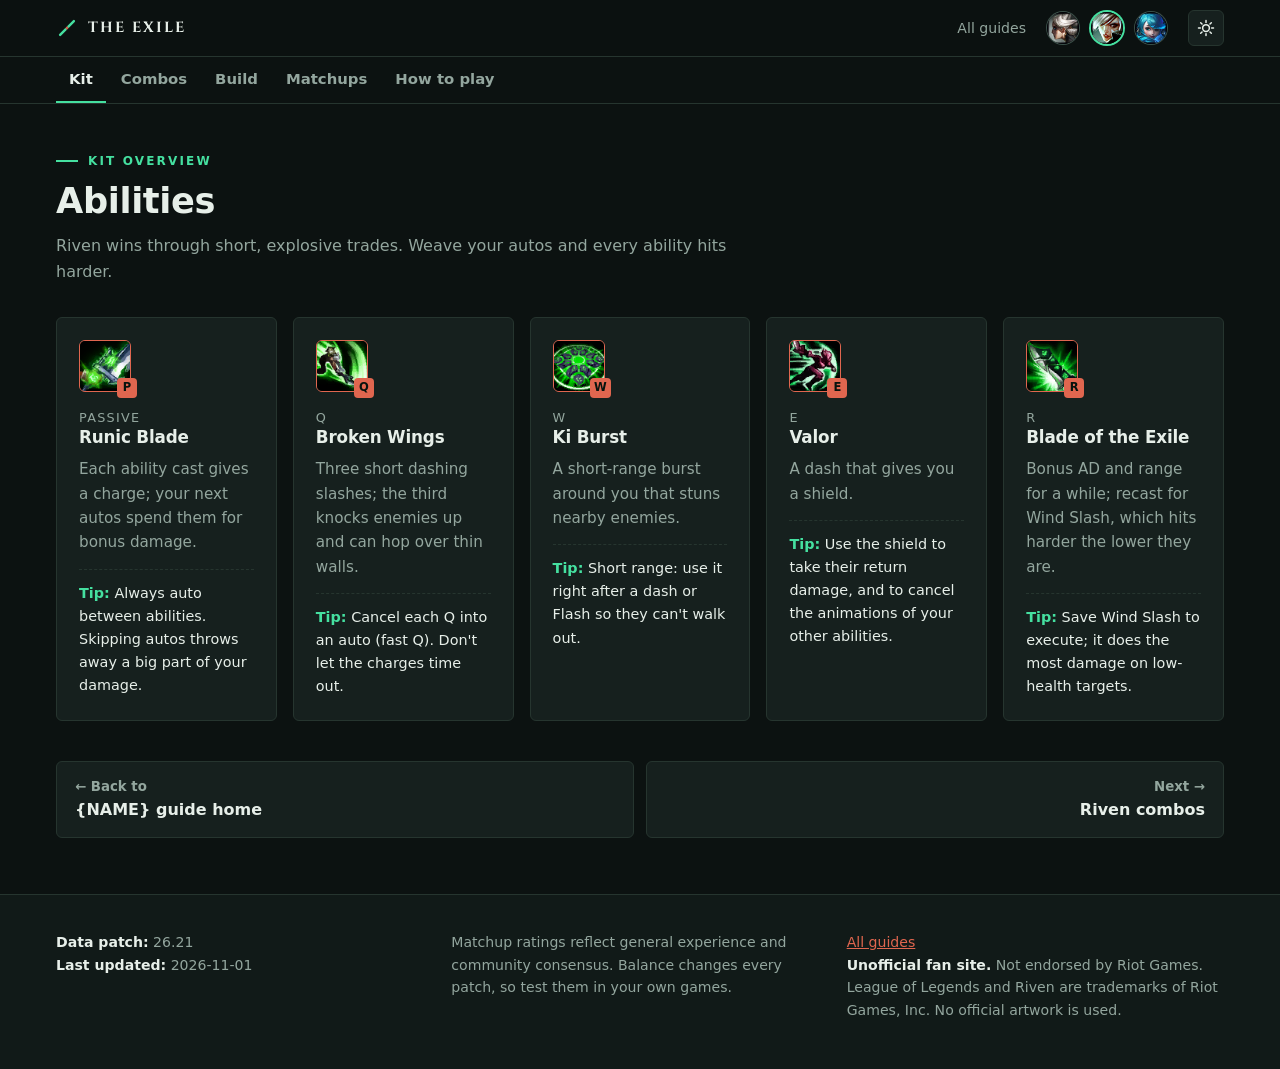
==== kit.html @ 309b0b0d "Split the guide into pages and redesign matchups and build Add Home, Kit, Combos, Build, Matchups an" ====
<!doctype html>
<html lang="en" data-theme="dark">
<head>
<meta charset="utf-8">
<meta name="viewport" content="width=device-width, initial-scale=1">
<title>Kit overview · Riven Top Guide</title>
<meta name="description" content="Abilities, cooldown windows and how to use each one.">
<meta name="theme-color" content="#0c1211">
<!-- Preview card for links shared on Discord, Reddit, Twitter/X -->
<meta property="og:type" content="website">
<meta property="og:url" content="https://holymolystar.github.io/riven-guide/kit.html">
<meta property="og:title" content="Riven Top Lane Guide">
<meta property="og:description" content="Runes, build, combos and every top-lane matchup for Riven.">
<meta property="og:image" content="https://holymolystar.github.io/riven-guide/og-image.png">
<meta property="og:image:width" content="1200">
<meta property="og:image:height" content="630">
<meta name="twitter:card" content="summary_large_image">
<meta name="twitter:image" content="https://holymolystar.github.io/riven-guide/og-image.png">
<meta name="twitter:title" content="Riven Top Lane Guide">
<meta name="twitter:description" content="Runes, build, combos and every top-lane matchup for Riven.">
<link rel="icon" type="image/svg+xml" href="data:image/svg+xml,%3Csvg xmlns='http://www.w3.org/2000/svg' viewBox='0 0 64 64'%3E%3Crect width='64' height='64' rx='12' fill='%230c1211'/%3E%3Cpath d='M14 50 L28 36 M36 28 L50 14' stroke='%2345e0a0' stroke-width='7' stroke-linecap='round'/%3E%3C/svg%3E">
<link rel="stylesheet" href="https://fonts.googleapis.com/css2?family=Cinzel:wght@600;700&display=swap">
<script>try{var t=localStorage.getItem("guides-theme");if(t)document.documentElement.dataset.theme=t}catch(e){}</script>
<link rel="stylesheet" href="guide.css">
</head>
<body>
<header class="topbar">
  <div class="wrap">
    <a class="brand" href="./"><span class="brand-mark" aria-hidden="true"><svg viewBox="0 0 32 32"><path d="M6 26 L14 18 M18 14 L26 6" stroke="var(--accent)" stroke-width="3.5" stroke-linecap="round"/><path d="M16 13.6 L18.4 16 L16 18.4 L13.6 16 Z" fill="var(--accent-2)"/></svg></span> THE EXILE</a>
    <nav class="nav">
      <a class="all-guides" href="../hub/">All guides</a><div class="champ-links" role="group" aria-label="Switch champion guide"><a href="../camille-guide/" aria-label="Camille guide" title="Camille guide"><img src="icons/camille.png" width="32" height="32" alt=""></a><a href="../riven-guide/" aria-label="Riven guide" title="Riven guide" aria-current="page"><img src="icons/riven.png" width="32" height="32" alt=""></a><a href="../gwen-guide/" aria-label="Gwen guide" title="Gwen guide"><img src="icons/gwen.png" width="32" height="32" alt=""></a></div>
      <button class="icon-btn" id="themeToggle" type="button" aria-label="Toggle light and dark mode" title="Toggle theme">
        <svg width="18" height="18" viewBox="0 0 24 24" fill="none" stroke="currentColor" stroke-width="2" stroke-linecap="round"><circle cx="12" cy="12" r="4.5"/><path d="M12 2v2.5M12 19.5V22M2 12h2.5M19.5 12H22M4.9 4.9l1.8 1.8M17.3 17.3l1.8 1.8M4.9 19.1l1.8-1.8M17.3 6.7l1.8-1.8"/></svg>
      </button>
    </nav>
  </div>
</header>
<nav class="subnav" aria-label="Guide pages"><div class="wrap"><a href="kit.html" aria-current="page">Kit</a><a href="combos.html">Combos</a><a href="build.html">Build</a><a href="matchups.html">Matchups</a><a href="how-to-play.html">How to play</a></div></nav>
<main id="top" class="page">
<section id="kit">
    <div class="wrap">
      <div class="eyebrow">Kit overview</div>
      <h2>Abilities</h2>
      <p class="section-lead">Riven wins through short, explosive trades. Weave your autos and every ability hits harder.</p>
      <div class="grid" id="kitGrid"></div>
    </div>
  </section>
<div class="wrap"><nav class="pager" aria-label="Previous and next page"><a href="./"><small>← Back to</small>{NAME} guide home</a><a class="next" href="combos.html"><small>Next →</small>Riven combos</a></nav></div>
</main>

<footer>
  <div class="wrap">
    <div><b>Data patch:</b> <span id="footPatch"></span><br><b>Last updated:</b> <span id="footUpdated"></span></div>
    <div>Matchup ratings reflect general experience and community consensus. Balance changes every patch, so test them in your own games.</div>
    <div><a href="../hub/">All guides</a><br><b>Unofficial fan site.</b> Not endorsed by Riot Games. League of Legends and Riven are trademarks of Riot Games, Inc. No official artwork is used.</div>
  </div>
</footer>
<script src="guide.js"></script>
<script>(()=>{const c=document.querySelector(".subnav [aria-current]");if(c)c.parentElement.scrollLeft=c.offsetLeft-c.parentElement.offsetLeft-16})()</script>
</body>
</html>
---- guide.css ----
:root {
    --bg: #0f1419;
    --bg-2: #161d25;
    --surface: #1b232d;
    --surface-2: #222c38;
    --line: #2f3b49;
    --line-strong: #46556a;
    --text: #e6ebf0;
    --text-dim: #9aa7b6;
    --steel: #b9c4d0;
    --accent: #d8b25a;
    --accent-2: #4fd1e0;
    --accent-ink: #11161c;
    --easy: #3fb67a;
    --even: #d9b53c;
    --hard: #e0574f;
    --vhard: #ff2e63;
    --shadow: 0 10px 30px rgba(0,0,0,.35);
    --radius: 6px;
    color-scheme: dark;
  }
  :root[data-theme="light"] {
    --bg: #eef1f5;
    --bg-2: #e3e8ee;
    --surface: #ffffff;
    --surface-2: #f4f6f9;
    --line: #d3dae3;
    --line-strong: #aeb9c7;
    --text: #18202a;
    --text-dim: #566375;
    --steel: #5b6878;
    --accent: #a77a14;
    --accent-2: #0b8a99;
    --accent-ink: #ffffff;
    --easy: #1f8f57;
    --even: #a8820b;
    --hard: #c23a32;
    --vhard: #b0103d;
    --shadow: 0 10px 30px rgba(20,30,45,.10);
    color-scheme: light;
  }
  @media (prefers-color-scheme: light) {
    :root:not([data-theme="dark"]) {
      --bg: #eef1f5; --bg-2: #e3e8ee; --surface: #ffffff; --surface-2: #f4f6f9;
      --line: #d3dae3; --line-strong: #aeb9c7; --text: #18202a; --text-dim: #566375;
      --steel: #5b6878; --accent: #a77a14; --accent-2: #0b8a99; --accent-ink: #ffffff;
      --easy: #1f8f57; --even: #a8820b; --hard: #c23a32; --vhard: #b0103d;
      --shadow: 0 10px 30px rgba(20,30,45,.10);
      color-scheme: light;
    }
  }

  * { box-sizing: border-box; }
  html { scroll-behavior: smooth; }
  body {
    margin: 0;
    background: var(--bg);
    color: var(--text);
    font: 16px/1.6 "Inter", "Segoe UI", system-ui, -apple-system, Roboto, Helvetica, Arial, sans-serif;
    -webkit-font-smoothing: antialiased;
  }
  a { color: var(--accent-2); }
  .wrap { max-width: 1200px; margin: 0 auto; padding: 0 16px; }
  .wrap.wide { max-width: 1480px; }
  section { padding: 72px 0; border-top: 1px solid var(--line); }
  h1, h2, h3 { line-height: 1.15; letter-spacing: -.01em; margin: 0; }
  h2 { font-size: clamp(1.6rem, 3vw, 2.2rem); }
  .eyebrow {
    font-size: .75rem; font-weight: 700; letter-spacing: .18em; text-transform: uppercase;
    color: var(--accent); margin-bottom: 10px; display: flex; align-items: center; gap: 10px;
  }
  .eyebrow::before { content: ""; width: 22px; height: 2px; background: var(--accent); }
  .section-lead { color: var(--text-dim); max-width: 70ch; margin: 12px 0 32px; }

  /* Top bar */
  .topbar {
    position: sticky; top: 0; z-index: 50;
    background: color-mix(in srgb, var(--bg) 85%, transparent);
    backdrop-filter: blur(10px);
    border-bottom: 1px solid var(--line);
  }
  .topbar .wrap { display: flex; align-items: center; justify-content: space-between; height: 56px; gap: 12px; }
  .brand { display: flex; align-items: center; gap: 10px; font-weight: 700; letter-spacing: .04em; color: var(--text); text-decoration: none; }
  .brand-mark { width: 22px; height: 22px; position: relative; }
  .brand-mark::before, .brand-mark::after {
    content: ""; position: absolute; inset: 0; border: 2px solid var(--accent); transform: rotate(45deg);
  }
  .brand-mark::after { inset: 6px; background: var(--accent-2); border: 0; }
  .nav { display: flex; gap: 18px; align-items: center; }
  .nav a { color: var(--text-dim); text-decoration: none; font-size: .9rem; transition: color .2s; }
  .nav a:hover { color: var(--text); }
  .nav a.nav-cta { color: var(--accent-ink); background: var(--accent); font-weight: 700; padding: 6px 12px; border-radius: var(--radius); }
  .nav a.nav-cta:hover { color: var(--accent-ink); filter: brightness(1.08); }
  @media (max-width: 760px) { .nav a.nav-cta { display: inline-block; font-size: .8rem; padding: 5px 10px; } }
  .toplane-banner { margin-top: 28px; display: flex; align-items: center; justify-content: space-between; gap: 20px; flex-wrap: wrap;
    padding: 24px; border: 1px solid var(--accent); border-radius: var(--radius); text-decoration: none; color: var(--text);
    background: linear-gradient(135deg, color-mix(in srgb, var(--accent) 14%, var(--surface)), var(--surface)); }
  .toplane-banner h3 { font-size: 1.2rem; }
  .toplane-banner p { color: var(--text-dim); margin: 8px 0 0; max-width: 60ch; }
  .toplane-banner:hover { box-shadow: var(--shadow); }
  @media (max-width: 760px) { .nav a { display: none; } }
  .icon-btn {
    background: var(--surface); color: var(--text); border: 1px solid var(--line);
    width: 36px; height: 36px; border-radius: var(--radius); cursor: pointer; display: grid; place-items: center;
    transition: border-color .2s, transform .2s;
  }
  .icon-btn:hover { border-color: var(--accent); }

  /* Hero */
  .hero { position: relative; overflow: hidden; padding: 110px 0 96px; border-top: 0; }
  .hero-grid {
    position: absolute; inset: 0; pointer-events: none; opacity: .5;
    background-image:
      linear-gradient(var(--line) 1px, transparent 1px),
      linear-gradient(90deg, var(--line) 1px, transparent 1px);
    background-size: 48px 48px;
    mask-image: radial-gradient(ellipse at 70% 40%, #000 0%, transparent 70%);
    -webkit-mask-image: radial-gradient(ellipse at 70% 40%, #000 0%, transparent 70%);
  }
  .hero-blades { position: absolute; right: -60px; top: 40px; width: 520px; height: 520px; pointer-events: none; }
  @media (max-width: 900px) { .hero-blades { opacity: .25; right: -200px; } }
  .hero h1 { font-size: clamp(2.4rem, 6vw, 4.4rem); font-weight: 800; max-width: 14ch; }
  .hero h1 span { color: var(--accent); }
  .hero p { color: var(--text-dim); font-size: 1.15rem; max-width: 52ch; margin: 20px 0 32px; }
  .btn {
    display: inline-flex; align-items: center; gap: 10px; cursor: pointer;
    background: var(--accent); color: var(--accent-ink); border: 0; font: inherit; font-weight: 700;
    padding: 12px 22px; border-radius: var(--radius); text-decoration: none;
    clip-path: polygon(0 0, calc(100% - 12px) 0, 100% 12px, 100% 100%, 12px 100%, 0 calc(100% - 12px));
    transition: transform .2s, filter .2s;
  }
  .btn:hover { transform: translateY(-2px); filter: brightness(1.08); }
  .btn.ghost {
    background: transparent; color: var(--text); border: 1px solid var(--line-strong); clip-path: none;
  }
  .btn.ghost:hover { border-color: var(--accent-2); color: var(--accent-2); }
  .hero-stats { display: flex; gap: 36px; margin-top: 48px; flex-wrap: wrap; }
  .hero-stats div { border-left: 2px solid var(--accent-2); padding-left: 12px; }
  .hero-stats b { display: block; font-size: 1.5rem; }
  .hero-stats span { color: var(--text-dim); font-size: .85rem; }

  /* Cards */
  .grid { display: grid; gap: 16px; grid-template-columns: repeat(auto-fit, minmax(210px, 1fr)); }
  .card {
    background: var(--surface); border: 1px solid var(--line); border-radius: var(--radius);
    padding: 22px; position: relative; transition: border-color .25s, transform .25s, box-shadow .25s;
  }
  .card::after {
    content: ""; position: absolute; top: -1px; right: -1px; width: 18px; height: 18px;
    border-top: 2px solid var(--accent); border-right: 2px solid var(--accent); opacity: 0; transition: opacity .25s;
  }
  .card:hover { border-color: var(--line-strong); transform: translateY(-3px); box-shadow: var(--shadow); }
  .card:hover::after { opacity: 1; }
  .key {
    width: 40px; height: 40px; display: grid; place-items: center; font-weight: 800; color: var(--accent-2);
    border: 1.5px solid var(--accent-2); transform: rotate(45deg); margin: 6px 0 18px 4px;
  }
  .key span { transform: rotate(-45deg); }
  /* Icons (embedded Data Dragon art) */
  .ability { position: relative; width: 52px; height: 52px; margin: 0 0 16px; }
  .ability img { width: 52px; height: 52px; border-radius: 6px; border: 1.5px solid var(--accent-2); display: block; }
  .ability b {
    position: absolute; right: -6px; bottom: -6px; min-width: 20px; height: 20px; padding: 0 4px;
    display: grid; place-items: center; font-size: .72rem; border-radius: 4px;
    background: var(--accent-2); color: var(--accent-ink);
  }
  .ico { display: inline-block; vertical-align: middle; border-radius: 4px; border: 1px solid var(--line-strong); flex: none; }
  .ico-champ { width: 30px; height: 30px; margin-right: 10px; }
  .ico-item { width: 22px; height: 22px; margin-right: 6px; }
  .champ-name { display: inline-flex; align-items: center; }
  .item-label { display: flex; align-items: center; flex-wrap: wrap; gap: 2px 0; }
  .card h3 { font-size: 1.05rem; }
  .card .sub { color: var(--text-dim); font-size: .8rem; text-transform: uppercase; letter-spacing: .1em; }
  .card p { color: var(--text-dim); margin: 10px 0 0; font-size: .95rem; }
  .card .tip { margin-top: 14px; padding-top: 12px; border-top: 1px dashed var(--line); font-size: .9rem; color: var(--text); }
  .card .tip b { color: var(--accent); }

  /* Build */
  .build-grid { display: grid; gap: 16px; grid-template-columns: repeat(auto-fit, minmax(280px, 1fr)); }
  .build-card h3 { font-size: 1rem; margin-bottom: 12px; display: flex; justify-content: space-between; gap: 8px; }
  .build-card h3 small { color: var(--text-dim); font-weight: 500; font-size: .8rem; }
  .chips { display: flex; flex-wrap: wrap; gap: 8px; }
  .chip {
    background: var(--surface-2); border: 1px solid var(--line); padding: 5px 10px; border-radius: 4px; font-size: .88rem;
  }
  .chip.primary { border-color: var(--accent); color: var(--accent); }
  b.ks { display: inline-flex; align-items: center; gap: 6px; }
  .ico-rune { width: 22px; height: 22px; border-radius: 50%; background: #0b0f14; flex: none; }
  .rune-chip { display: inline-flex; align-items: center; gap: 6px; }
  button.rune-chip { font: inherit; color: inherit; cursor: pointer; border-style: dashed; }
  button.rune-chip:hover, button.rune-chip:focus-visible { border-color: var(--accent-2); }
  button.rune-chip.swapped { border-style: solid; border-color: var(--accent-2); color: var(--accent-2); }
  .rune-chip .swap { font-size: .75rem; color: var(--accent-2); font-weight: 800; }
  .rune-note { margin: 0 0 8px !important; font-size: .85rem; color: var(--text-dim); }
  .rune-note b { color: var(--text); }
  .rune-hint { margin: 0 0 12px !important; font-size: .78rem; color: var(--text-dim); font-style: italic; }
  .rune-chip img { width: 20px; height: 20px; border-radius: 50%; background: #0b0f14; }
  .rune-chip.primary img { width: 28px; height: 28px; }
  .card .sub.tree { display: flex; align-items: center; gap: 6px; }
  .card .sub.tree img { width: 18px; height: 18px; }
  .list { margin: 0; padding: 0; list-style: none; }
  .list li { padding: 8px 0; border-bottom: 1px solid var(--line); display: flex; justify-content: space-between; gap: 12px; font-size: .92rem; }
  .list li:last-child { border-bottom: 0; }
  .list.stack li { flex-direction: column; gap: 2px; }
  .list.stack li span { text-align: left; }
  .list li span { color: var(--text-dim); text-align: right; }
  .skill-order { display: grid; grid-template-columns: 28px repeat(18, minmax(18px, 1fr)); gap: 3px; font-size: .72rem; overflow-x: auto; }
  .skill-order div { height: 24px; display: grid; place-items: center; border-radius: 3px; background: var(--surface-2); color: var(--text-dim); }
  .skill-order .lbl { background: transparent; color: var(--text); font-weight: 700; }
  .skill-order .on { background: var(--accent-2); color: var(--accent-ink); font-weight: 700; }
  .skill-order .on.r { background: var(--accent); }
  .skill-order .lvl { background: transparent; }
  .note { font-size: .85rem; color: var(--text-dim); margin-top: 12px; }
  .about { display: grid; gap: 28px; grid-template-columns: repeat(auto-fit, minmax(300px, 1fr)); align-items: center; }
  .proof { margin: 0; justify-self: center; max-width: 100%; }
  .proof img {
    display: block; max-width: 100%; height: auto; border-radius: var(--radius);
    border: 1px solid var(--line-strong); box-shadow: var(--shadow);
  }
  .proof figcaption { margin-top: 8px; font-size: .8rem; color: var(--text-dim); text-align: center; }
  /* Matchup table */
  .toolbar { display: flex; flex-wrap: wrap; gap: 12px; align-items: center; margin-bottom: 16px; }
  .search {
    flex: 1 1 240px; display: flex; align-items: center; gap: 8px;
    background: var(--surface); border: 1px solid var(--line); border-radius: var(--radius); padding: 0 12px;
    transition: border-color .2s;
  }
  .search:focus-within { border-color: var(--accent-2); }
  .search input { background: transparent; border: 0; outline: 0; color: var(--text); font: inherit; padding: 10px 0; width: 100%; }
  .seg { display: flex; border: 1px solid var(--line); border-radius: var(--radius); overflow: hidden; flex-wrap: wrap; }
  .seg button {
    background: var(--surface); color: var(--text-dim); border: 0; border-right: 1px solid var(--line);
    padding: 9px 14px; font: inherit; font-size: .88rem; cursor: pointer; transition: background .2s, color .2s;
    display: flex; align-items: center; gap: 6px;
  }
  .seg button:last-child { border-right: 0; }
  .seg button:hover { color: var(--text); }
  .seg button[aria-pressed="true"] { background: var(--surface-2); color: var(--text); box-shadow: inset 0 -2px 0 var(--accent); }
  .dot { width: 8px; height: 8px; border-radius: 50%; display: inline-block; }
  .dot.easy { background: var(--easy); } .dot.even { background: var(--even); } .dot.hard { background: var(--hard); }
  .dot.vhard { background: var(--vhard); box-shadow: 0 0 0 2px color-mix(in srgb, var(--vhard) 35%, transparent); }
  .meta-row { display: flex; justify-content: space-between; align-items: center; flex-wrap: wrap; gap: 8px; font-size: .85rem; color: var(--text-dim); margin-bottom: 10px; }
  .legend { display: flex; gap: 14px; flex-wrap: wrap; align-items: center; }
  .legend span { display: inline-flex; align-items: center; gap: 6px; }

  .table-wrap {
    border: 1px solid var(--line); border-radius: var(--radius); background: var(--surface);
    overflow: auto; max-height: 78vh; -webkit-overflow-scrolling: touch;
  }
  table { border-collapse: separate; border-spacing: 0; width: 100%; min-width: 1180px; font-size: .88rem; line-height: 1.5; }
  thead th {
    position: sticky; top: 0; z-index: 3; background: var(--surface-2); text-align: left;
    font-size: .74rem; letter-spacing: .08em; text-transform: uppercase; color: var(--steel);
    padding: 12px 14px; border-bottom: 1px solid var(--line-strong); white-space: nowrap; cursor: pointer; user-select: none;
  }
  thead th:hover { color: var(--text); }
  thead th .arrow { opacity: .35; margin-left: 4px; font-size: .7rem; }
  thead th[aria-sort="ascending"] .arrow, thead th[aria-sort="descending"] .arrow { opacity: 1; color: var(--accent); }
  thead th:first-child, tbody td:first-child { position: sticky; left: 0; }
  thead th:first-child { z-index: 4; }
  tbody td:first-child { background: var(--surface); z-index: 1; box-shadow: 1px 0 0 var(--line); }
  tbody td { padding: 12px 12px; border-bottom: 1px solid var(--line); vertical-align: top; }
  tbody tr.row { transition: background .15s; }
  tbody tr.row:hover td { background: var(--surface-2); }
  tbody tr.row:nth-child(even) td { background: color-mix(in srgb, var(--surface-2) 45%, var(--surface)); }
  tbody tr.row:nth-child(even):hover td { background: var(--surface-2); }
  .col-champ { min-width: 110px; font-weight: 700; white-space: nowrap; font-size: .95rem; }
  .col-wide { min-width: 200px; }
  .col-mid { min-width: 120px; }
  .col-narrow { white-space: nowrap; }
  .col-setup { min-width: 160px; }
  .col-tips { min-width: 290px; }
  .setup b { display: block; color: var(--text); }
  .setup span { display: block; color: var(--text-dim); font-size: .82rem; }
  .storm-plan {
    margin-bottom: 8px; padding: 6px 8px; border-left: 2px solid var(--accent-2); border-radius: 3px;
    background: color-mix(in srgb, var(--accent-2) 10%, transparent); font-size: .84rem;
  }
  .storm-plan b { color: var(--accent-2); }

  /* Champ-select quick view + difficulty chart */
  .quick-grid { display: grid; gap: 16px; grid-template-columns: repeat(auto-fit, minmax(300px, 1fr)); margin-bottom: 24px; }
  .quick { border-top: 2px solid var(--accent); scroll-margin-top: 72px; }
  .quick-label { display: block; font-size: .75rem; font-weight: 700; letter-spacing: .12em; text-transform: uppercase; color: var(--accent); margin-bottom: 8px; }
  .quick-input {
    width: 100%; font: inherit; font-size: 1.1rem; padding: 12px 14px; border-radius: var(--radius);
    background: var(--surface-2); color: var(--text); border: 1px solid var(--line-strong);
  }
  .quick-input:focus { outline: none; border-color: var(--accent-2); }
  .qempty { color: var(--text-dim); font-size: .92rem; margin: 14px 0 0; }
  .ban-list { list-style: none; margin: 12px 0 0; padding: 0; }
  .ban-list li + li { border-top: 1px solid var(--line); }
  .ban-list button { all: unset; box-sizing: border-box; width: 100%; display: flex; align-items: center; gap: 10px; padding: 8px 4px; cursor: pointer; border-radius: 6px; }
  .ban-list button:hover, .ban-list button:focus-visible { background: var(--surface-2); }
  .ban-list img { width: 30px; height: 30px; border-radius: 50%; }
  .ban-list .ban-name { font-weight: 700; flex: 1; }
  .ban-list .my-ban { font-size: .7rem; font-weight: 800; letter-spacing: .06em; text-transform: uppercase; color: var(--accent-ink); background: var(--accent); border-radius: 4px; padding: 2px 6px; }
  .qcard { margin-top: 16px; }
  .qhead { display: flex; align-items: center; gap: 14px; margin-bottom: 14px; }
  .qhead img { width: 56px; height: 56px; border-radius: 6px; border: 1px solid var(--line-strong); }
  .qhead h3 { font-size: 1.3rem; margin-bottom: 6px; }
  .qcard dl { margin: 0; display: grid; gap: 12px; }
  .qcard dt { font-size: .7rem; font-weight: 700; letter-spacing: .12em; text-transform: uppercase; color: var(--accent-2); margin-bottom: 2px; }
  .qcard dd { margin: 0; font-size: .98rem; }
  .qcard .setup-line { display: flex; flex-wrap: wrap; align-items: center; gap: 4px 10px; }
  .qmore { margin-top: 14px; display: flex; flex-wrap: wrap; gap: 8px; align-items: center; font-size: .85rem; color: var(--text-dim); }
  .linkbtn {
    background: none; border: 1px solid var(--line-strong); color: var(--text); font: inherit; font-size: .85rem;
    padding: 5px 10px; border-radius: var(--radius); cursor: pointer;
  }
  .linkbtn:hover { border-color: var(--accent-2); color: var(--accent-2); }
  .diff-chart h3 { font-size: 1rem; margin-bottom: 12px; }
  .bar-row {
    display: grid; grid-template-columns: 104px 1fr 28px; align-items: center; gap: 10px; width: 100%;
    background: none; border: 0; padding: 5px 0; color: var(--text); font: inherit; font-size: .88rem; cursor: pointer; text-align: left;
  }
  .bar-track { height: 14px; display: block; }
  .bar { display: block; height: 100%; min-width: 4px; border-radius: 0 4px 4px 0; transition: filter .15s; }
  .bar.easy { background: var(--easy); } .bar.even { background: var(--even); } .bar.hard { background: var(--hard); } .bar.vhard { background: var(--vhard); }
  .bar-val { font-weight: 700; text-align: right; color: var(--text); }
  .bar-label { color: var(--text-dim); white-space: nowrap; }
  .bar-row:hover .bar, .bar-row:focus-visible .bar { filter: brightness(1.15); }
  .bar-row:hover .bar-label { color: var(--text); }
  .bar-row[aria-pressed="true"] .bar-label { color: var(--text); font-weight: 700; }
  .diff { display: inline-flex; align-items: center; gap: 8px; font-weight: 700; white-space: nowrap; }
  .pips { display: inline-flex; gap: 3px; }
  .pips i { width: 7px; height: 14px; background: var(--line); transform: skewX(-15deg); }
  .diff.easy { color: var(--easy); } .diff.even { color: var(--even); } .diff.hard { color: var(--hard); }
  .diff.easy .pips i.f { background: var(--easy); }
  .diff.even .pips i.f { background: var(--even); }
  .diff.hard .pips i.f { background: var(--hard); }
  /* 5 = very hard: solid badge so it reads differently from 4 at a glance */
  .diff.vhard {
    color: #fff; background: var(--vhard); padding: 3px 9px 3px 7px; border-radius: 4px;
    text-transform: uppercase; letter-spacing: .04em; font-size: .8rem;
    box-shadow: 0 0 14px color-mix(in srgb, var(--vhard) 45%, transparent);
  }
  .diff.vhard .pips i { background: rgba(255,255,255,.3); }
  .diff.vhard .pips i.f { background: #fff; }
  tbody tr.row.vhard td:first-child { box-shadow: inset 3px 0 0 var(--vhard), 1px 0 0 var(--line); }
  .empty { padding: 40px; text-align: center; color: var(--text-dim); }

  /* Personal stats */

  /* Tips */
  .tips { display: grid; gap: 16px; grid-template-columns: repeat(auto-fit, minmax(260px, 1fr)); }
  .tips ul { margin: 10px 0 0; padding-left: 18px; color: var(--text-dim); font-size: .94rem; }
  .tips li { margin-bottom: 6px; }
  .tips li b { color: var(--text); }
  .tips .num { font-size: .8rem; font-weight: 800; color: var(--accent); letter-spacing: .1em; }

  /* Combos & dodges */
  .combo-seq { display: flex; flex-wrap: wrap; align-items: center; gap: 6px; margin: 12px 0 4px; }
  .combo-seq img { width: 34px; height: 34px; border-radius: 5px; border: 1.5px solid var(--accent-2); display: block; }
  .combo-seq .step { position: relative; }
  .combo-seq .step b { position: absolute; right: -4px; bottom: -4px; font-size: .62rem; background: var(--accent); color: var(--bg); border-radius: 3px; padding: 0 3px; line-height: 1.3; }
  .combo-seq .step-txt { border: 1px solid var(--line-strong); border-radius: 5px; padding: 6px 8px; font-size: .78rem; font-weight: 700; }
  .combo-seq .arr { color: var(--text-dim); font-size: .85rem; }
  .dodge-grid { margin-top: 28px; }
  .dodge-list { margin: 10px 0 0; padding: 0; list-style: none; }
  .dodge-list li { display: flex; gap: 10px; align-items: flex-start; padding: 7px 0; border-bottom: 1px solid var(--line); font-size: .9rem; color: var(--text-dim); }
  .dodge-list li:last-child { border-bottom: 0; }
  .dodge-list li img { width: 26px; height: 26px; border-radius: 50%; flex: none; }
  .dodge-list li b { color: var(--text); }
  footer { border-top: 1px solid var(--line); padding: 36px 0 48px; color: var(--text-dim); font-size: .88rem; background: var(--bg-2); }
  footer .wrap { display: grid; gap: 18px; grid-template-columns: repeat(auto-fit, minmax(240px, 1fr)); }
  footer b { color: var(--text); }

  @media (prefers-reduced-motion: reduce) {
    *, *::before, *::after { transition: none !important; scroll-behavior: auto !important; }
  }
  /* ===== Riven theme: runic green, rusted red, dark iron ===== */
  :root {
    --bg: #0c1211; --bg-2: #111a18; --surface: #16201e; --surface-2: #1c2926;
    --line: #26352f; --line-strong: #3b5049; --text: #e7efe9; --text-dim: #93a69e; --steel: #b8c7bf;
    --accent: #45e0a0; --accent-2: #e0664f; --accent-ink: #07130e;
  }
  :root[data-theme="light"] {
    --bg: #eef2ef; --bg-2: #e2e9e4; --surface: #ffffff; --surface-2: #f3f7f4;
    --line: #d0dad4; --line-strong: #a9b9b0; --text: #15201b; --text-dim: #52645b; --steel: #566a60;
    --accent: #0c8f5c; --accent-2: #b63d27; --accent-ink: #ffffff;
  }
  @media (prefers-color-scheme: light) {
    :root:not([data-theme="dark"]) {
      --bg: #eef2ef; --bg-2: #e2e9e4; --surface: #ffffff; --surface-2: #f3f7f4;
      --line: #d0dad4; --line-strong: #a9b9b0; --text: #15201b; --text-dim: #52645b; --steel: #566a60;
      --accent: #0c8f5c; --accent-2: #b63d27; --accent-ink: #ffffff;
    }
  }
  /* Minimal: serif only for the big title and brand, no extra effects */
  .hero h1, .brand { font-family: "Cinzel", Georgia, "Times New Roman", serif; letter-spacing: .02em; }
  .hero h1 { font-weight: 600; }
  .brand { letter-spacing: .14em; font-size: .92rem; }
  .brand-mark { width: 22px; height: 22px; }
  .brand-mark::before, .brand-mark::after { content: none; }
  .brand-mark svg { width: 100%; height: 100%; display: block; }
  .hero-grid { display: none; }
  .hero-blades { opacity: .9; right: 2%; top: 50%; width: 400px; height: 400px; transform: translateY(-50%); }
  @media (max-width: 900px) { .hero-blades { opacity: .18; right: -90px; width: 320px; height: 320px; } }
  .btn { clip-path: none; border-radius: var(--radius); }
  .card::after { display: none; }
  .card:hover { transform: none; }  /* GUIDE_MENU_CSS_START */
  .guides { position: relative; }
  .guides summary { list-style: none; cursor: pointer; display: flex; align-items: center; gap: 7px; height: 36px; padding: 0 12px;
    border: 1px solid var(--line); border-radius: var(--radius); background: var(--surface); color: var(--text); font-size: .88rem; font-weight: 600; }
  .guides summary::-webkit-details-marker { display: none; }
  .guides summary:hover, .guides[open] summary { border-color: var(--accent); }
  .guides-menu { position: absolute; right: 0; top: calc(100% + 8px); min-width: 190px; padding: 6px; z-index: 60;
    background: var(--surface); border: 1px solid var(--line-strong, var(--line)); border-radius: var(--radius); box-shadow: 0 12px 30px rgba(0,0,0,.3); }
  .nav .guides-menu a { display: flex; align-items: center; gap: 10px; padding: 8px 10px; border-radius: 6px; color: var(--text); font-size: .9rem; }
  .nav .guides-menu a:hover { background: var(--surface-2); color: var(--text); }
  .nav .guides-menu a::before { content: ""; width: 8px; height: 8px; border-radius: 50%; background: var(--dot, var(--text-dim)); }
  .nav .guides-menu a[aria-current] { color: var(--accent); font-weight: 700; }
  .guides-menu hr { border: 0; border-top: 1px solid var(--line); margin: 4px 2px; }
  @media (max-width: 760px) { .nav { gap: 10px; } .guides summary { padding: 0 10px; } .guides summary span { display: none; } }
  /* On phones the hero already links to the top lane page, so free up the bar */
  @media (max-width: 480px) { .topbar .nav a.nav-cta { display: none; } .brand { white-space: nowrap; } }
  /* GUIDE_MENU_CSS_END */

  /* Matchup tier board */
  :root[data-theme="light"]{--easy:#17754a;--even:#7d6108;--hard:#b5322a;--vhard:#a60e3a}
  @media (prefers-color-scheme: light){:root:not([data-theme="dark"]){--easy:#17754a;--even:#7d6108;--hard:#b5322a;--vhard:#a60e3a}}
  html:has(dialog[open]){overflow:hidden}
  .mt-tools{display:flex;flex-wrap:wrap;gap:12px;align-items:center;justify-content:space-between;margin-bottom:8px}
  .mt-search{flex:1 1 280px;max-width:420px;padding:0 14px}
  .mt-search:focus-within{outline:2px solid var(--accent-2);outline-offset:1px}
  .mt-count{color:var(--text-dim);font-size:.88rem}
  section.mt-band{display:grid;grid-template-columns:120px 1fr;gap:16px;padding:18px 0;border-top:1px solid var(--line)}
  .mt-band h3{font-size:1.05rem;padding-left:12px;border-left:3px solid var(--t)}
  .mt-band h3 small{display:block;margin-top:4px;color:var(--text-dim);font-weight:600;font-size:.84rem}
  .mt-band.easy{--t:var(--easy)}.mt-band.even{--t:var(--even)}.mt-band.hard{--t:var(--hard)}.mt-band.vhard{--t:var(--vhard)}
  .mt-tiles{display:grid;grid-template-columns:repeat(auto-fill,minmax(88px,1fr));gap:8px}
  .mt-tile{position:relative;background:var(--surface);color:var(--text);border:1px solid var(--line);border-radius:var(--radius);padding:9px 4px 7px;display:grid;justify-items:center;align-content:start;gap:5px;font:inherit;font-size:.78rem;font-weight:600;line-height:1.2;cursor:pointer;transition:transform .15s,border-color .15s,opacity .15s}
  .mt-tile:hover{border-color:var(--accent);transform:translateY(-2px)}
  .mt-tile:focus-visible,.mt-nav button:focus-visible{outline:2px solid var(--accent-2);outline-offset:2px}
  .mt-tile img{width:48px;height:48px;border-radius:6px;display:block}
  .mt-tile.dim{opacity:.22}
  .mt-tile em{position:absolute;top:3px;right:3px;font-style:normal;font-size:.7rem;font-weight:700;background:var(--accent);color:var(--accent-ink);padding:0 4px;border-radius:3px}
  dialog.mt-drawer{border:0;padding:0;margin:0 0 0 auto;width:min(540px,100vw);max-width:none;height:100dvh;max-height:none;background:var(--surface);color:var(--text);box-shadow:-20px 0 60px rgba(0,0,0,.4)}
  dialog.mt-drawer::backdrop{background:rgba(5,8,12,.55)}
  .mt-sheet{padding:18px 22px 28px}
  .mt-nav{display:flex;justify-content:space-between;gap:8px;margin-bottom:14px}
  .mt-nav div{display:flex;gap:6px}
  .mt-nav button{background:var(--surface-2);color:var(--text);border:1px solid var(--line-strong);border-radius:6px;min-width:40px;height:40px;padding:0 12px;font:inherit;font-weight:600;cursor:pointer}
  .mt-sheet ul{margin:0;padding-left:18px}.mt-sheet li{margin-bottom:6px}
  .mt-sheet .qcard{margin-top:0}
  @media (max-width:640px){section.mt-band{grid-template-columns:1fr;gap:10px}.mt-tiles{grid-template-columns:repeat(auto-fill,minmax(72px,1fr))}.mt-search{max-width:none}
    dialog.mt-drawer{margin:auto 0 0;width:100vw;height:auto;max-height:88dvh;border-radius:16px 16px 0 0}}

  .guides summary span.guide-stack{display:flex}
  @media (max-width:360px){.guide-stack img+img{display:none}}
  .guide-stack img{width:24px;height:24px;border-radius:50%;border:2px solid var(--surface);display:block;background:var(--surface)}
  .guide-stack img+img{margin-left:-8px}
  .guide-ico{width:24px;height:24px;border-radius:50%;display:block}
  .nav .guides-menu a:has(.guide-ico)::before{content:none}
  .nav .guides-menu a[aria-current] .guide-ico{box-shadow:0 0 0 2px var(--accent)}

  /* Multi-page layout */
  .subnav{position:sticky;top:57px;z-index:40;background:var(--bg);border-bottom:1px solid var(--line)}
  .subnav .wrap{display:flex;gap:2px;overflow-x:auto;scrollbar-width:none}
  .subnav a{padding:11px 13px;color:var(--text-dim);font-size:.93rem;font-weight:600;text-decoration:none;white-space:nowrap}
  .subnav a:hover{color:var(--text)}
  .subnav a:focus-visible{outline:2px solid var(--accent-2);outline-offset:-2px}
  .subnav a[aria-current]{color:var(--text);box-shadow:inset 0 -2px 0 var(--accent)}
  .page section{border-top:0;padding:48px 0 32px}
  .page section.mt-band{border-top:1px solid var(--line);padding:18px 0}
  .pager{display:flex;justify-content:space-between;gap:12px;flex-wrap:wrap;padding:8px 0 56px}
  .pager a{flex:1 1 220px;display:block;padding:14px 18px;background:var(--surface);border:1px solid var(--line);border-radius:var(--radius);color:var(--text);font-weight:700;text-decoration:none}
  .pager a:hover{border-color:var(--accent)}
  .pager a.next{text-align:right}
  .pager small{display:block;color:var(--text-dim);font-weight:600}
  .page-cards{display:grid;gap:14px;grid-template-columns:repeat(auto-fit,minmax(240px,1fr))}
  .page-card{display:block;padding:20px;background:var(--surface);border:1px solid var(--line);border-radius:var(--radius);color:var(--text);text-decoration:none;transition:border-color .2s,transform .2s}
  .page-card:hover{border-color:var(--accent);transform:translateY(-2px)}
  .page-card h3{font-size:1.1rem}
  .page-card p{margin:8px 0 0;color:var(--text-dim);font-size:.94rem}
  @media (max-width:760px){.page section{padding-top:32px}}

  /* Build page */
  .vh{position:absolute;width:1px;height:1px;overflow:hidden;clip-path:inset(50%);white-space:nowrap}
  .b-block{padding:28px 0;border-top:1px solid var(--line)}
  .b-block:first-child{border-top:0;padding-top:0}
  .b-block h3{font-size:1.3rem}
  .b-block ul,.b-block ol{list-style:none;margin:0;padding:0}
  .b-sub{margin:6px 0 16px;color:var(--text-dim);font-size:.94rem}
  .b-head{display:flex;flex-wrap:wrap;gap:6px 16px;align-items:baseline;justify-content:space-between;margin-bottom:16px}
  .b-max{color:var(--text-dim);font-size:.92rem}
  .b-max b{color:var(--text)}
  .b-block .b-summs{display:flex;flex-wrap:wrap;gap:6px 24px;margin:-8px 0 14px;color:var(--text-dim);font-size:.92rem}
  .b-summs b{color:var(--text)}
  .b-txt{min-width:0}
  .b-txt b{display:block;font-size:.95rem;line-height:1.3}
  .b-txt small{display:block;margin-top:3px;color:var(--text-dim);font-size:.84rem;line-height:1.4}
  .b-tabs{display:grid;grid-template-columns:repeat(var(--n,4),1fr);gap:8px;margin-bottom:12px}
  .b-tab{display:flex;align-items:flex-start;gap:10px;min-height:44px;padding:11px 12px;text-align:left;font:inherit;color:var(--text);background:var(--surface);border:1px solid var(--line);border-radius:var(--radius);cursor:pointer;transition:border-color .15s,background .15s}
  .b-tab img{width:34px;height:34px;flex:none;border-radius:50%;background:#0b0f14}
  .b-tab b{display:block;font-size:.92rem;line-height:1.25}
  .b-tab small{display:block;margin-top:3px;color:var(--text-dim);font-size:.8rem;line-height:1.35}
  .b-tab:hover{border-color:var(--line-strong)}
  .b-tab[aria-selected="true"]{background:var(--surface-2);border-color:var(--accent);box-shadow:inset 0 -2px 0 var(--accent)}
  .b-tab:focus-visible,.b-rune.has-opt:focus-visible{outline:2px solid var(--accent-2);outline-offset:2px}
  .b-panel{display:grid;grid-template-columns:1.25fr 1fr .8fr;gap:0 28px;padding:20px 22px;background:var(--surface);border:1px solid var(--line);border-radius:var(--radius)}
  .b-wide{grid-column:1/-1;margin:16px 0 0}
  .b-when{display:none;grid-column:1/-1;margin:0 0 14px;font-size:.9rem;color:var(--text-dim)}.b-when.show{display:block}.b-when b{color:var(--text)}
  .b-tree h4{display:flex;align-items:center;gap:7px;min-height:24px;margin:0 0 10px;font-size:.78rem;letter-spacing:.1em;text-transform:uppercase;color:var(--text-dim)}
  .b-tree h4 img{width:18px;height:18px}
  .b-tree ul{display:grid;gap:6px}
  .b-rune{display:flex;align-items:center;gap:11px;width:100%;min-height:44px;padding:5px 8px;text-align:left;font:inherit;color:var(--text);background:none;border:1px solid transparent;border-radius:var(--radius)}
  .b-rune img{width:32px;height:32px;flex:none;border-radius:50%;background:#0b0f14}
  .b-rune.small{min-height:36px;padding-block:2px}.b-rune.small img{width:22px;height:22px}
  .b-rune.b-keystone img{width:48px;height:48px}.b-rune.b-keystone b{font-size:1.05rem;color:var(--accent)}
  .b-rune.has-opt{border:1px dashed var(--line-strong);cursor:pointer;transition:border-color .15s}
  .b-rune.has-opt:hover{border-color:var(--accent-2)}
  .b-rune.swapped{border-style:solid;border-color:var(--accent-2)}
  .b-rune .b-txt{flex:1}
  .b-swap{flex:none;font-size:.76rem;font-weight:700;color:var(--accent-2)}
  .b-path{display:grid;grid-template-columns:repeat(3,1fr);gap:12px}
  .b-more{display:grid;grid-template-columns:1fr 2fr;gap:12px;margin-top:12px}
  .b-step{padding:16px 18px;background:var(--surface);border:1px solid var(--line);border-radius:var(--radius)}
  .b-step h4{display:flex;align-items:center;gap:9px;margin:0 0 12px;font-size:.98rem}
  .b-step h4 span{width:24px;height:24px;flex:none;display:grid;place-items:center;border-radius:50%;background:var(--accent);color:var(--accent-ink);font-size:.78rem}
  .b-step ul{display:grid;gap:12px}
  .b-step ul.two{grid-template-columns:repeat(2,1fr);gap:12px 20px}
  .b-item{display:flex;align-items:flex-start;gap:10px}
  .b-ico{flex:none;display:flex;gap:3px}
  .b-ico .ico-item{width:32px;height:32px;margin:0}
  @media (max-width:900px){.b-tabs{grid-template-columns:repeat(2,1fr)}.b-panel{grid-template-columns:1fr 1fr}.b-when+.b-tree{grid-column:1/-1;margin-bottom:16px}.b-path{grid-template-columns:1fr}.b-more{grid-template-columns:1fr}}
  @media (max-width:560px){.b-when{display:block;margin:0}.b-panel{grid-template-columns:1fr;padding:16px 12px;gap:16px}.b-when+.b-tree{margin-bottom:0}.b-tab{padding:10px}.b-tab small{display:none}.b-tab img{width:28px;height:28px}.b-step ul.two{grid-template-columns:1fr}}

  /* How I play page */
  .p-layout{display:grid;grid-template-columns:230px minmax(0,1fr);gap:48px;align-items:start;margin-top:8px}
  .p-layout{scroll-margin-top:120px}
  .p-rail{position:sticky;top:126px;display:grid;gap:4px}
  .p-rail button{display:flex;align-items:center;gap:10px;width:100%;min-height:44px;padding:8px 12px;text-align:left;font:inherit;font-size:.94rem;font-weight:600;color:var(--text-dim);background:none;border:0;border-left:2px solid var(--line);cursor:pointer;transition:color .15s,border-color .15s,background .15s}
  .p-rail button span{font-size:.78rem;font-weight:800;letter-spacing:.08em;color:var(--accent)}
  .p-rail button:hover{color:var(--text)}
  .p-rail button[aria-selected="true"]{color:var(--text);border-left-color:var(--accent);background:var(--surface)}
  .p-rail button:focus-visible,.p-next:focus-visible{outline:2px solid var(--accent-2);outline-offset:2px}
  .p-ch{padding-bottom:12px;scroll-margin-top:126px}
  .p-next{display:block;margin:20px 0 0 auto;min-height:44px;padding:9px 16px;text-align:right;font:inherit;font-weight:700;color:var(--text);background:var(--surface);border:1px solid var(--line);border-radius:var(--radius);cursor:pointer;transition:border-color .15s}
  .p-next:hover{border-color:var(--accent)}
  .p-next small{display:block;font-size:.78rem;font-weight:600;color:var(--text-dim)}
  .p-ch h3{display:flex;align-items:baseline;gap:12px;margin:0 0 14px;font-size:1.45rem}
  .p-ch h3 span{font-size:.82rem;font-weight:800;letter-spacing:.1em;color:var(--accent)}
  .p-rules{list-style:none;margin:0;padding:0}
  .p-rule{display:grid;grid-template-columns:200px minmax(0,1fr);gap:20px;padding:13px 0}
  .p-rule+.p-rule{border-top:1px solid var(--line)}
  .p-rule b{line-height:1.45}
  .p-rule p{margin:0;max-width:62ch;color:var(--text-dim)}
  .p-rule.alt{margin-top:12px;padding:14px 16px;border:0;border-left:3px solid var(--accent-2);border-radius:var(--radius);background:color-mix(in srgb,var(--accent-2) 9%,transparent)}
  .p-rule.alt b{color:var(--accent-2)}
  .p-rule.alt p{color:var(--text)}
  @media (max-width:860px){.p-layout{grid-template-columns:1fr;gap:20px}.p-rail{position:static;grid-template-columns:1fr 1fr;gap:6px}.p-rail button{border:1px solid var(--line);border-radius:var(--radius);padding:8px 10px;font-size:.9rem}.p-rail button[aria-selected="true"]{border-color:var(--accent);box-shadow:inset 0 -2px 0 var(--accent)}.p-rule{grid-template-columns:1fr;gap:3px}.p-next{width:100%}}

  /* Champion links */
  .champ-links{display:flex;align-items:center;gap:6px}
  .nav .champ-links a{display:grid;place-items:center;width:38px;height:38px;padding:0;border-radius:50%;transition:box-shadow .15s}
  .champ-links img{display:block;width:32px;height:32px;border-radius:50%;box-shadow:0 0 0 1px var(--line-strong);transition:box-shadow .15s}
  .nav .champ-links a:hover img{box-shadow:0 0 0 2px var(--text-dim)}
  .nav .champ-links a[aria-current] img{box-shadow:0 0 0 2px var(--accent)}
  .nav .champ-links a:focus-visible{outline:2px solid var(--accent-2);outline-offset:1px}
  .nav a.all-guides{font-size:.88rem;white-space:nowrap}
  @media (max-width:480px){.nav{gap:8px}.nav a.back{display:none}.champ-links{gap:2px}.nav .champ-links a{width:36px;height:36px}.champ-links img{width:30px;height:30px}}
  @media (max-width:360px){.topbar .brand{font-size:0;gap:0}}
  /* End champion links */
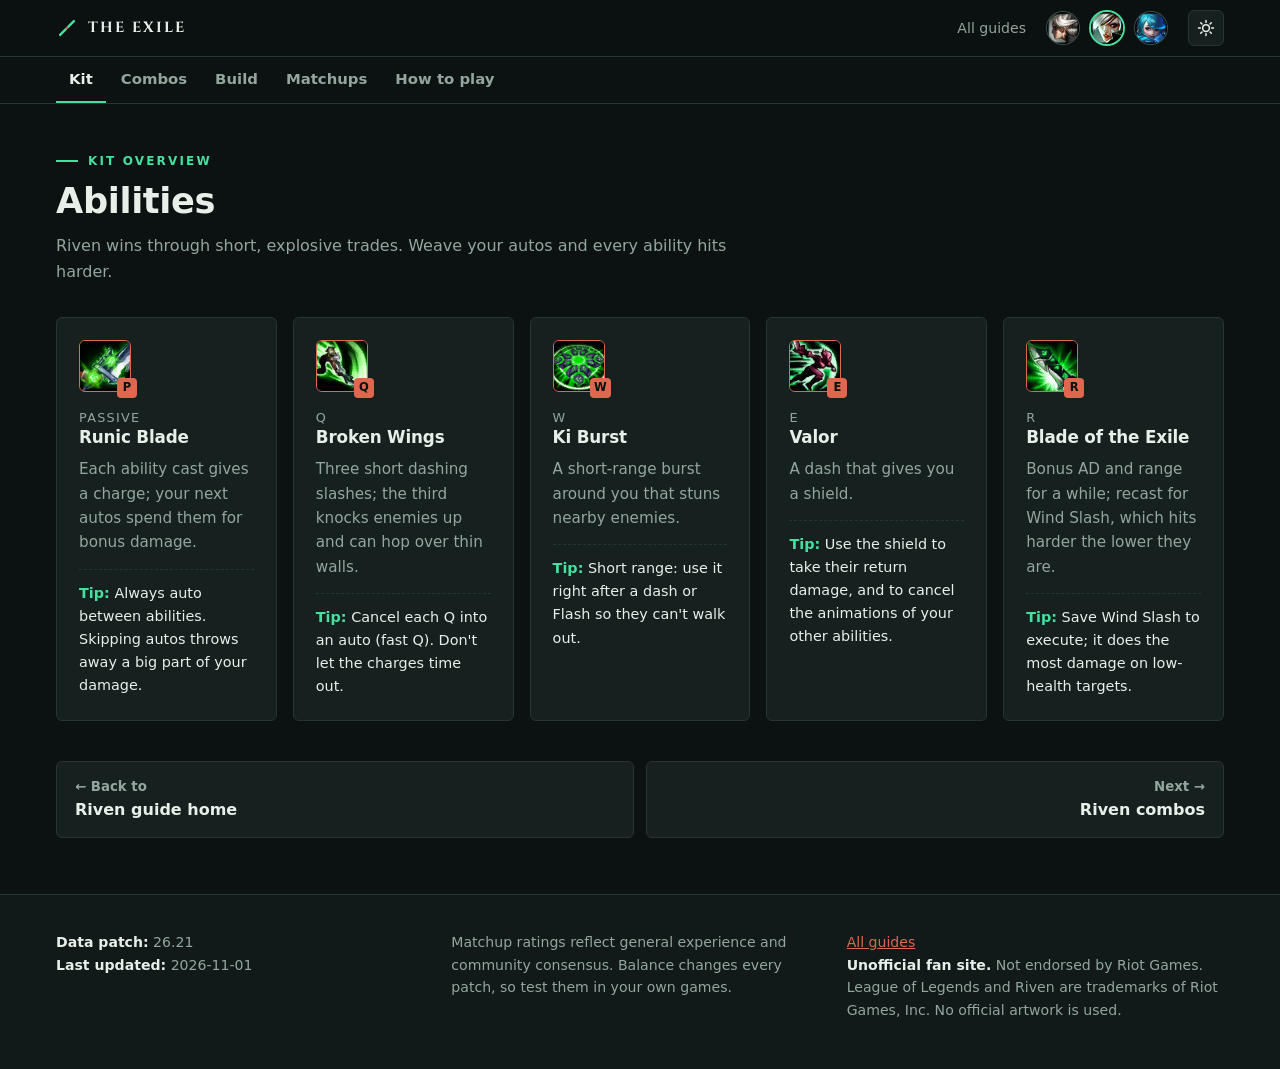
==== commit 6f6736d2: "Fix review findings Keep older Safari working, fill the Kit back link, wrap long matchup names, take" ====
--- a/kit.html
+++ b/kit.html
@@ -45,7 +45,7 @@
       <div class="grid" id="kitGrid"></div>
     </div>
   </section>
-<div class="wrap"><nav class="pager" aria-label="Previous and next page"><a href="./"><small>← Back to</small>{NAME} guide home</a><a class="next" href="combos.html"><small>Next →</small>Riven combos</a></nav></div>
+<div class="wrap"><nav class="pager" aria-label="Previous and next page"><a href="./"><small>← Back to</small>Riven guide home</a><a class="next" href="combos.html"><small>Next →</small>Riven combos</a></nav></div>
 </main>
 
 <footer>
--- a/guide.css
+++ b/guide.css
@@ -414,7 +414,7 @@
   .nav .guides-menu a[aria-current] { color: var(--accent); font-weight: 700; }
   .guides-menu hr { border: 0; border-top: 1px solid var(--line); margin: 4px 2px; }
   @media (max-width: 760px) { .nav { gap: 10px; } .guides summary { padding: 0 10px; } .guides summary span { display: none; } }
-  /* On phones the hero already links to the top lane page, so free up the bar */
+  /* The top lane page stays reachable from the page tabs on phones */
   @media (max-width: 480px) { .topbar .nav a.nav-cta { display: none; } .brand { white-space: nowrap; } }
   /* GUIDE_MENU_CSS_END */
 
@@ -431,11 +431,11 @@
   .mt-band h3 small{display:block;margin-top:4px;color:var(--text-dim);font-weight:600;font-size:.84rem}
   .mt-band.easy{--t:var(--easy)}.mt-band.even{--t:var(--even)}.mt-band.hard{--t:var(--hard)}.mt-band.vhard{--t:var(--vhard)}
   .mt-tiles{display:grid;grid-template-columns:repeat(auto-fill,minmax(88px,1fr));gap:8px}
-  .mt-tile{position:relative;background:var(--surface);color:var(--text);border:1px solid var(--line);border-radius:var(--radius);padding:9px 4px 7px;display:grid;justify-items:center;align-content:start;gap:5px;font:inherit;font-size:.78rem;font-weight:600;line-height:1.2;cursor:pointer;transition:transform .15s,border-color .15s,opacity .15s}
+  .mt-tile{position:relative;min-width:0;text-align:center;overflow-wrap:anywhere;hyphens:auto;background:var(--surface);color:var(--text);border:1px solid var(--line);border-radius:var(--radius);padding:9px 4px 7px;display:grid;justify-items:center;align-content:start;gap:5px;font:inherit;font-size:.78rem;font-weight:600;line-height:1.2;cursor:pointer;transition:transform .15s,border-color .15s,opacity .15s}
   .mt-tile:hover{border-color:var(--accent);transform:translateY(-2px)}
   .mt-tile:focus-visible,.mt-nav button:focus-visible{outline:2px solid var(--accent-2);outline-offset:2px}
   .mt-tile img{width:48px;height:48px;border-radius:6px;display:block}
-  .mt-tile.dim{opacity:.22}
+  .mt-tile.dim{opacity:.22;pointer-events:none}
   .mt-tile em{position:absolute;top:3px;right:3px;font-style:normal;font-size:.7rem;font-weight:700;background:var(--accent);color:var(--accent-ink);padding:0 4px;border-radius:3px}
   dialog.mt-drawer{border:0;padding:0;margin:0 0 0 auto;width:min(540px,100vw);max-width:none;height:100dvh;max-height:none;background:var(--surface);color:var(--text);box-shadow:-20px 0 60px rgba(0,0,0,.4)}
   dialog.mt-drawer::backdrop{background:rgba(5,8,12,.55)}
@@ -492,9 +492,10 @@
   .b-txt{min-width:0}
   .b-txt b{display:block;font-size:.95rem;line-height:1.3}
   .b-txt small{display:block;margin-top:3px;color:var(--text-dim);font-size:.84rem;line-height:1.4}
-  .b-tabs{display:grid;grid-template-columns:repeat(var(--n,4),1fr);gap:8px;margin-bottom:12px}
+  .b-tabs{display:grid;grid-template-columns:repeat(var(--n,4),minmax(0,1fr));gap:8px;margin-bottom:12px}
   .b-tab{display:flex;align-items:flex-start;gap:10px;min-height:44px;padding:11px 12px;text-align:left;font:inherit;color:var(--text);background:var(--surface);border:1px solid var(--line);border-radius:var(--radius);cursor:pointer;transition:border-color .15s,background .15s}
   .b-tab img{width:34px;height:34px;flex:none;border-radius:50%;background:#0b0f14}
+  .b-tab span{min-width:0;overflow-wrap:anywhere}
   .b-tab b{display:block;font-size:.92rem;line-height:1.25}
   .b-tab small{display:block;margin-top:3px;color:var(--text-dim);font-size:.8rem;line-height:1.35}
   .b-tab:hover{border-color:var(--line-strong)}
@@ -525,7 +526,7 @@
   .b-item{display:flex;align-items:flex-start;gap:10px}
   .b-ico{flex:none;display:flex;gap:3px}
   .b-ico .ico-item{width:32px;height:32px;margin:0}
-  @media (max-width:900px){.b-tabs{grid-template-columns:repeat(2,1fr)}.b-panel{grid-template-columns:1fr 1fr}.b-when+.b-tree{grid-column:1/-1;margin-bottom:16px}.b-path{grid-template-columns:1fr}.b-more{grid-template-columns:1fr}}
+  @media (max-width:900px){.b-tabs{grid-template-columns:repeat(2,minmax(0,1fr))}.b-panel{grid-template-columns:1fr 1fr}.b-when+.b-tree{grid-column:1/-1;margin-bottom:16px}.b-path{grid-template-columns:1fr}.b-more{grid-template-columns:1fr}}
   @media (max-width:560px){.b-when{display:block;margin:0}.b-panel{grid-template-columns:1fr;padding:16px 12px;gap:16px}.b-when+.b-tree{margin-bottom:0}.b-tab{padding:10px}.b-tab small{display:none}.b-tab img{width:28px;height:28px}.b-step ul.two{grid-template-columns:1fr}}
 
   /* How I play page */
@@ -564,3 +565,6 @@
   @media (max-width:480px){.nav{gap:8px}.nav a.back{display:none}.champ-links{gap:2px}.nav .champ-links a{width:36px;height:36px}.champ-links img{width:30px;height:30px}}
   @media (max-width:360px){.topbar .brand{font-size:0;gap:0}}
   /* End champion links */
+
+  /* Light theme accents, AA on small text */
+  :root[data-theme="light"]{--accent:#0a7a4e}
